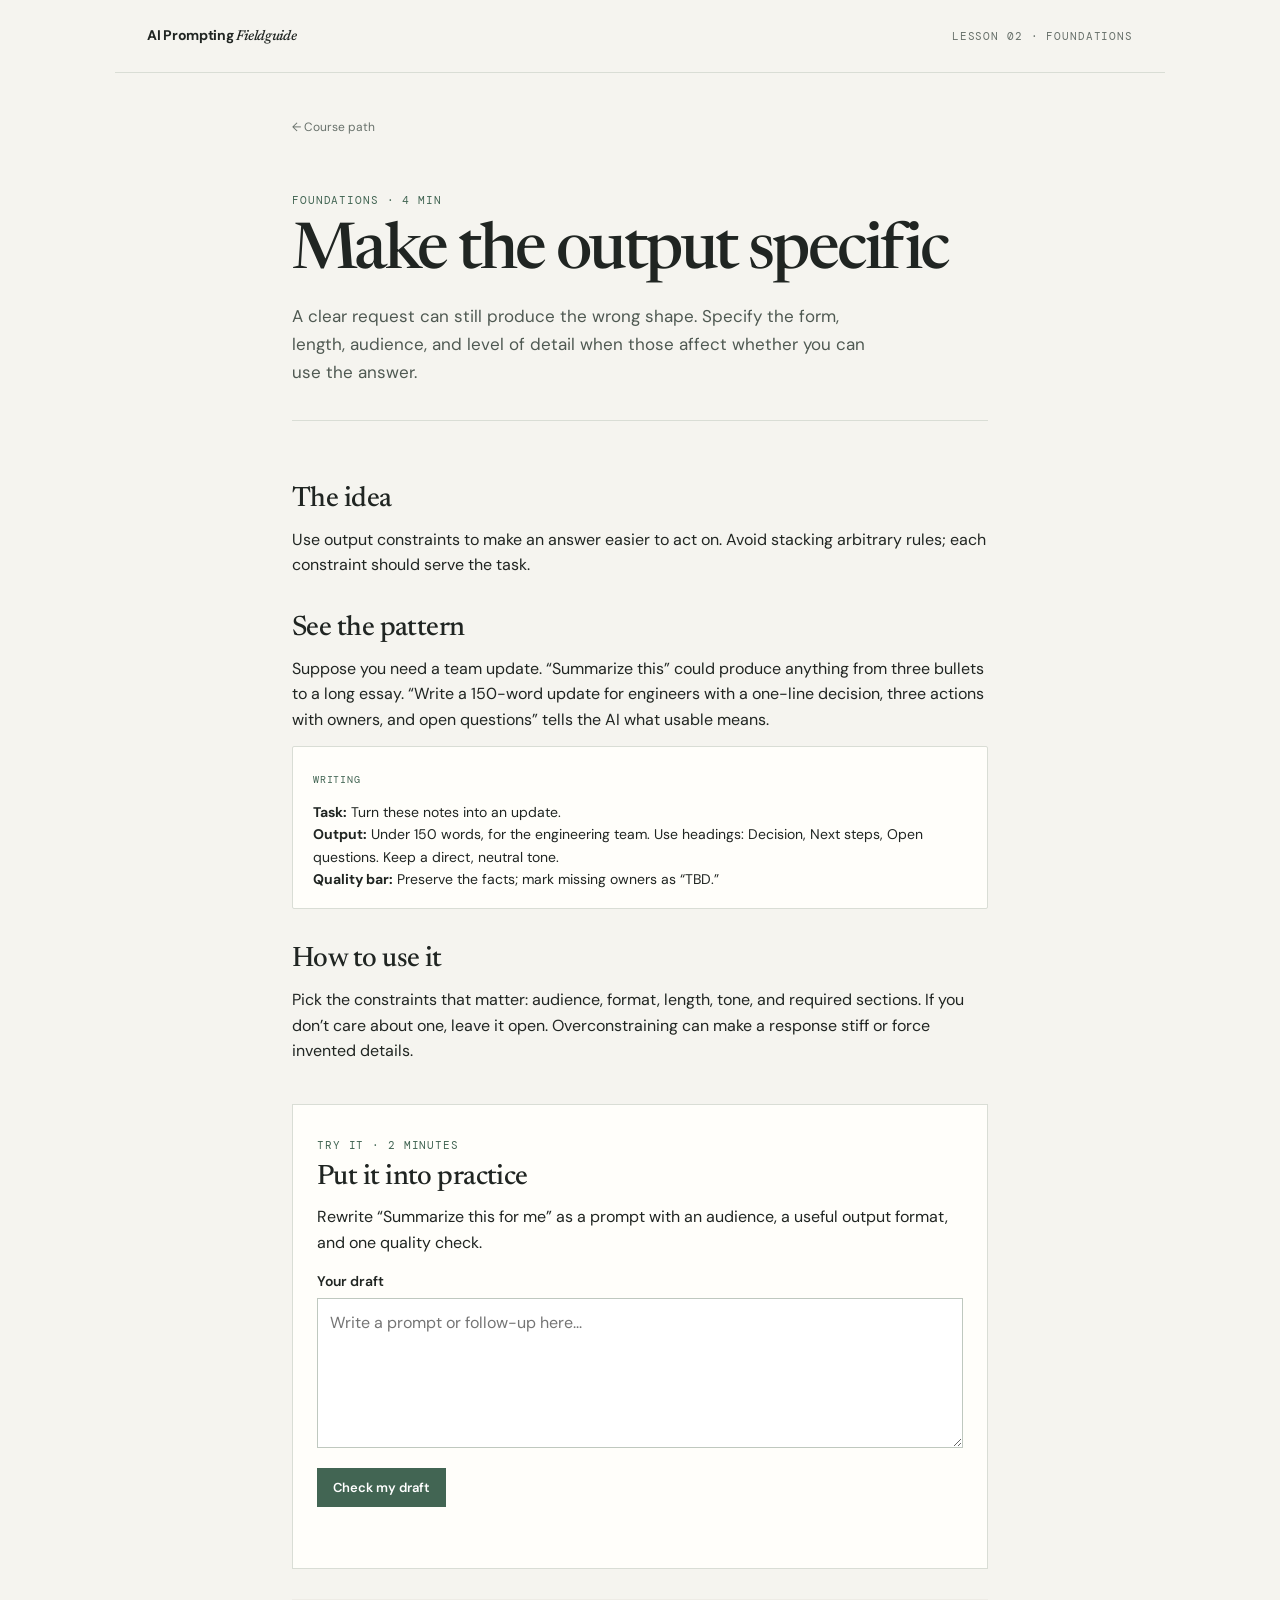
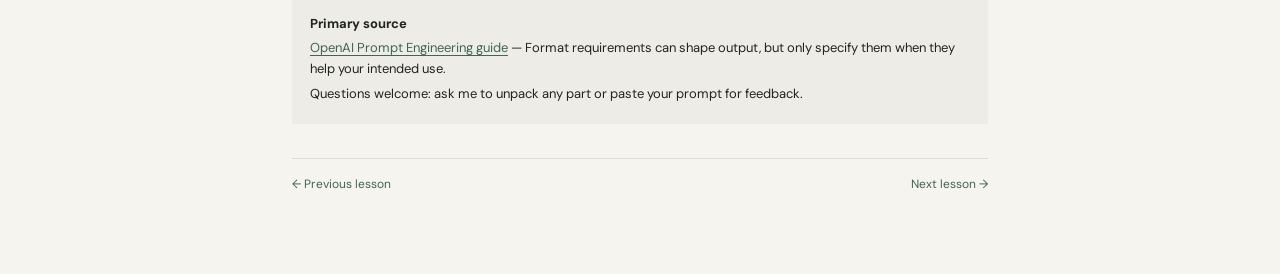
==== lessons/0002-make-the-output-specific.html @ 5e35073b "Add progressive AI prompting lessons" ====
<!doctype html><html lang="en"><head><meta charset="utf-8"><meta name="viewport" content="width=device-width,initial-scale=1"><meta name="description" content="A clear request can still produce the wrong shape. Specify the form, length, audience, and level of detail when those affect whether you can use the answer."><title>Make the output specific | AI Prompting Fieldguide</title><link rel="stylesheet" href="../assets/site.css"><script defer src="../assets/lesson.js"></script></head><body><header class="site-header"><a class="brand" href="../">AI Prompting <span>Fieldguide</span></a><span class="eyebrow">Lesson 02 · Foundations</span></header><main class="lesson-shell"><a class="back-link" href="../">← Course path</a><header class="lesson-header"><p class="kicker">FOUNDATIONS · 4 MIN</p><h1>Make the output specific</h1><p class="lede">A clear request can still produce the wrong shape. Specify the form, length, audience, and level of detail when those affect whether you can use the answer.</p></header><article class="lesson-body"><h2>The idea</h2><p>Use output constraints to make an answer easier to act on. Avoid stacking arbitrary rules; each constraint should serve the task.</p><h2>See the pattern</h2><p>Suppose you need a team update. “Summarize this” could produce anything from three bullets to a long essay. “Write a 150-word update for engineers with a one-line decision, three actions with owners, and open questions” tells the AI what usable means.</p><div class="example"><span class="label">Writing</span><p><strong>Task:</strong> Turn these notes into an update.<br><strong>Output:</strong> Under 150 words, for the engineering team. Use headings: Decision, Next steps, Open questions. Keep a direct, neutral tone.<br><strong>Quality bar:</strong> Preserve the facts; mark missing owners as “TBD.”</p></div><h2>How to use it</h2><p>Pick the constraints that matter: audience, format, length, tone, and required sections. If you don’t care about one, leave it open. Overconstraining can make a response stiff or force invented details.</p><section class="practice"><p class="kicker">TRY IT · 2 MINUTES</p><h2>Put it into practice</h2><p>Rewrite “Summarize this for me” as a prompt with an audience, a useful output format, and one quality check.</p><form data-practice data-checks="output,quality"><label for="practice">Your draft</label><textarea id="practice" placeholder="Write a prompt or follow-up here..."></textarea><button type="submit">Check my draft</button><p class="feedback" data-feedback aria-live="polite"></p></form></section><div class="source-box"><strong>Primary source</strong><p><a href="https://developers.openai.com/api/docs/guides/prompt-engineering">OpenAI Prompt Engineering guide</a> — Format requirements can shape output, but only specify them when they help your intended use.</p><p>Questions welcome: ask me to unpack any part or paste your prompt for feedback.</p></div><nav class="lesson-nav"><a href="0001-writing-better-prompts.html">← Previous lesson</a><a href="0003-give-the-right-context.html">Next lesson →</a></nav></article></main></body></html>
---- assets/site.css ----
@import url('https://fonts.googleapis.com/css2?family=DM+Mono:wght@400;500&family=DM+Sans:wght@400;500;600;700&family=Newsreader:opsz,wght@6..72,400;6..72,500;6..72,600&display=swap');
:root{--paper:#f5f4ef;--ink:#202522;--muted:#68716b;--line:#d9ddd5;--green:#426553;--pale:#e6ece5;--warm:#ded6c7;--white:#fffefa;--serif:'Newsreader',Georgia,serif;--sans:'DM Sans',Arial,sans-serif;--mono:'DM Mono',monospace}*{box-sizing:border-box}html{scroll-behavior:smooth}body{margin:0;background:var(--paper);color:var(--ink);font-family:var(--sans);font-size:16px;line-height:1.6}a{color:var(--green);text-underline-offset:3px}.site-header{max-width:1050px;margin:auto;padding:24px 32px;display:flex;justify-content:space-between;align-items:center;border-bottom:1px solid var(--line)}.brand{text-decoration:none;font-size:14px;font-weight:700;letter-spacing:-.02em;color:var(--ink)}.brand span{font-family:var(--serif);font-weight:500;font-style:italic}.eyebrow,.kicker,.small-label,.lesson-tag,.meta,.step-label{font:11px var(--mono);letter-spacing:.08em;text-transform:uppercase;color:var(--muted)}.home{max-width:880px;margin:auto;padding:60px 32px 40px}.hero{max-width:650px}.kicker{color:var(--green);margin:0 0 14px}.hero h1{font:500 clamp(52px,8vw,82px)/.98 var(--serif);letter-spacing:-.05em;margin:0 0 22px}.hero h1 em{color:var(--green);font-weight:400}.lede{max-width:580px;font-size:18px;color:#4f5952;line-height:1.65}.mission-note{display:flex;gap:14px;align-items:flex-start;max-width:550px;margin:34px 0 0;padding:15px 18px;border-left:2px solid var(--green);background:var(--pale)}.mission-note p{margin:0;font-size:14px;line-height:1.55}.mission-note strong{font-size:12px}.dot{width:8px;height:8px;background:var(--green);border-radius:50%;margin-top:7px;flex:none}.lesson-list{margin-top:72px}.section-heading{display:flex;justify-content:space-between;align-items:end;margin-bottom:16px}.section-heading h2{font:500 34px/1.1 var(--serif);margin:0;letter-spacing:-.02em}.small-label{padding-bottom:5px}.lesson-card{display:grid;grid-template-columns:48px 1fr 24px;gap:18px;align-items:center;background:var(--white);border:1px solid var(--line);padding:23px 24px;color:inherit;text-decoration:none;transition:transform .18s,border-color .18s}.lesson-card:hover{transform:translateY(-2px);border-color:var(--green)}.lesson-number{font:20px var(--serif);color:var(--green)}.lesson-copy{display:grid;gap:4px}.lesson-tag{font-size:9px;color:var(--green)}.lesson-copy strong{font:500 23px/1.25 var(--serif)}.lesson-copy>span:last-child{font-size:13px;color:var(--muted)}.arrow{color:var(--green);font-size:20px}.home-footer{border-top:1px solid var(--line);margin-top:44px;padding-top:18px;display:flex;justify-content:space-between;font-size:12px;color:var(--muted)}.home-footer a{font-weight:600;text-decoration:none}.lesson-shell{max-width:760px;margin:auto;padding:40px 32px 80px}.back-link{font-size:12px;text-decoration:none;color:var(--muted)}.lesson-header{padding:54px 0 34px;border-bottom:1px solid var(--line)}.lesson-header h1{font:500 clamp(44px,7vw,64px)/1 var(--serif);letter-spacing:-.04em;margin:12px 0 16px}.lesson-header .lede{font-size:17px;margin-bottom:0}.lesson-body{padding-top:28px}.lesson-body h2{font:500 28px/1.2 var(--serif);letter-spacing:-.02em;margin:34px 0 10px}.lesson-body h3{font-size:16px;margin:23px 0 6px}.lesson-body p{margin:9px 0}.prompt-template{background:#e9ede7;border:1px solid #d7e0d5;padding:18px 21px;margin:18px 0;font-size:14px}.prompt-template p{margin:8px 0}.prompt-template strong{color:#355542}.example{padding:18px 20px;background:var(--white);border:1px solid var(--line);border-radius:2px;margin:14px 0 22px}.example .label{font:10px var(--mono);letter-spacing:.08em;text-transform:uppercase;color:var(--green)}.example p{font-size:14px;margin:10px 0 0}.callout{border-left:2px solid #a08e6d;padding:3px 0 3px 15px;color:#4e554e;font-size:14px}.practice{margin-top:40px;padding:24px;background:var(--white);border:1px solid var(--line)}.practice h2{margin-top:0}.practice label{display:block;font-weight:600;font-size:14px;margin:14px 0 6px}.practice textarea{width:100%;min-height:150px;padding:12px;border:1px solid #bfc8bf;background:#fff;color:var(--ink);font:16px/1.55 var(--sans);resize:vertical}.practice button{margin-top:12px;border:0;background:var(--green);color:white;padding:11px 16px;font:600 13px var(--sans);cursor:pointer}.practice button:hover{background:#314d3e}.feedback{min-height:28px;font-size:13px;color:var(--green);margin-bottom:0!important}.source-box{font-size:13px;background:#eeece6;padding:15px 18px;margin-top:30px}.source-box p{margin:4px 0}.lesson-nav{display:flex;justify-content:space-between;border-top:1px solid var(--line);padding-top:16px;margin-top:34px;font-size:12px}.lesson-nav a{text-decoration:none}.glossary{border-top:1px solid var(--line);padding-top:8px;margin-top:32px;font-size:13px}.glossary dt{font-weight:700;margin-top:10px}.glossary dd{margin:1px 0;color:var(--muted)}@media(max-width:600px){.site-header{padding:18px 20px}.eyebrow{font-size:9px}.home{padding:44px 20px 30px}.hero h1{font-size:57px}.lede{font-size:16px}.lesson-list{margin-top:52px}.lesson-card{grid-template-columns:30px 1fr 18px;gap:10px;padding:18px 14px}.lesson-copy strong{font-size:20px}.lesson-copy>span:last-child{font-size:12px}.home-footer{gap:16px;align-items:start}.lesson-shell{padding:28px 20px 60px}.lesson-header{padding:40px 0 27px}.lesson-header h1{font-size:47px}}
@media print{body{background:#fff}.site-header,.back-link,.practice,.lesson-nav{display:none!important}.lesson-shell{max-width:none;padding:0}.lesson-header{padding-top:0}.lesson-body{font-size:11pt}.source-box,.prompt-template,.example{break-inside:avoid}}

.path-group{margin-top:24px}.path-label{font:10px var(--mono);letter-spacing:.08em;text-transform:uppercase;color:var(--muted);margin:0 0 8px}.path-label span{color:var(--green);margin-left:8px}.path-group .lesson-card+.lesson-card{border-top:0}

@media(max-width:600px){.practice button{min-height:44px;padding:12px 16px}.practice textarea{font-size:16px}.lesson-nav{gap:16px}.lesson-nav a{padding:8px 0}}
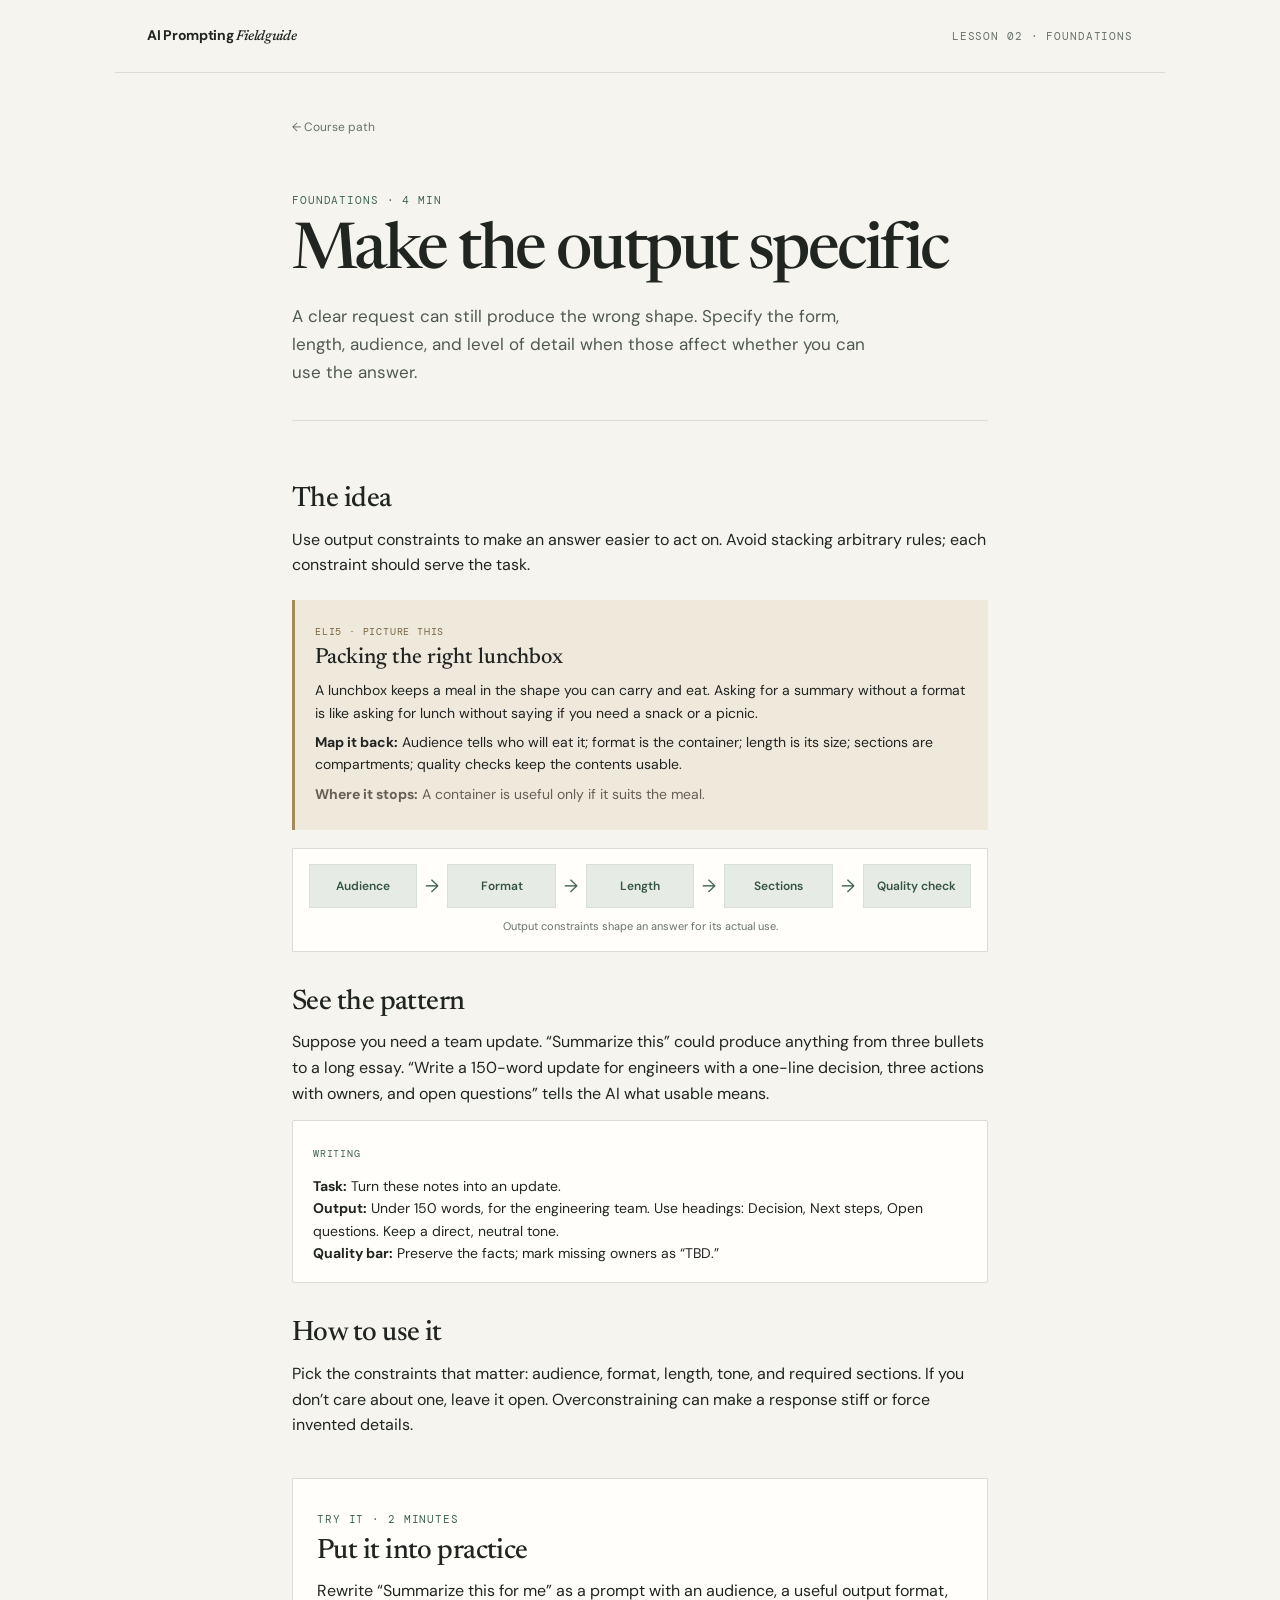
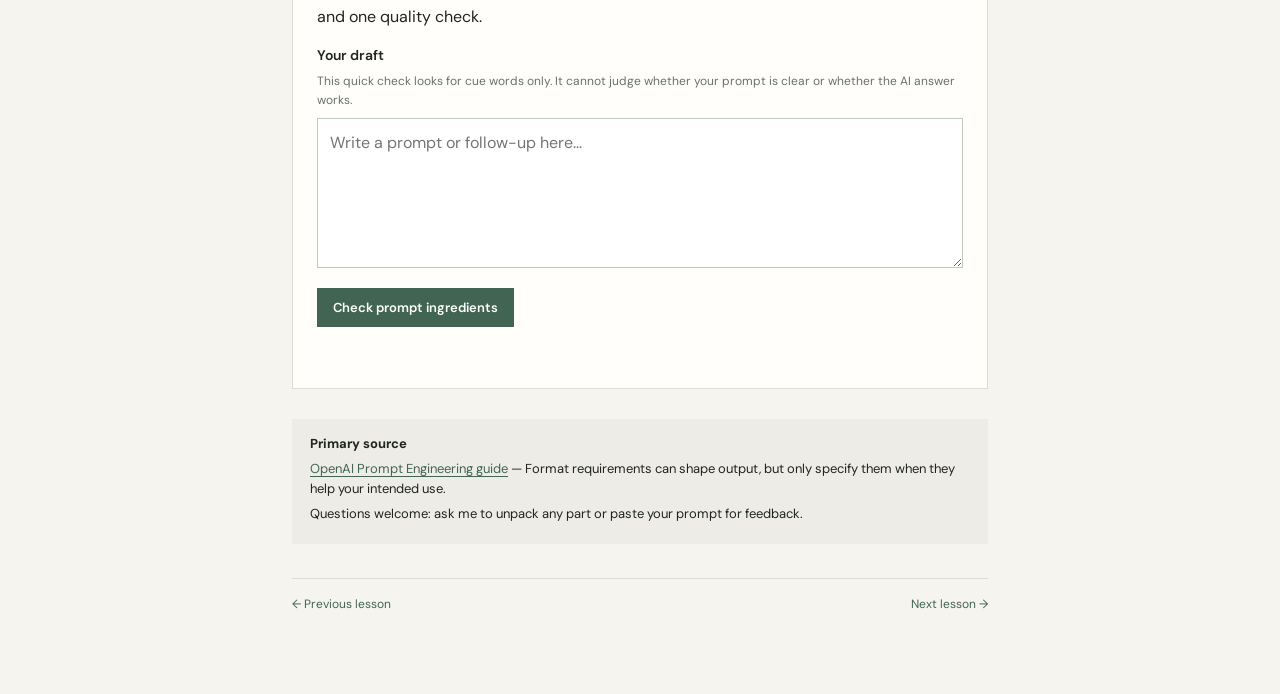
==== commit a4d6031c: "Add visual analogies to prompting lessons" ====
--- a/lessons/0002-make-the-output-specific.html
+++ b/lessons/0002-make-the-output-specific.html
@@ -1 +1 @@
-<!doctype html><html lang="en"><head><meta charset="utf-8"><meta name="viewport" content="width=device-width,initial-scale=1"><meta name="description" content="A clear request can still produce the wrong shape. Specify the form, length, audience, and level of detail when those affect whether you can use the answer."><title>Make the output specific | AI Prompting Fieldguide</title><link rel="stylesheet" href="../assets/site.css"><script defer src="../assets/lesson.js"></script></head><body><header class="site-header"><a class="brand" href="../">AI Prompting <span>Fieldguide</span></a><span class="eyebrow">Lesson 02 · Foundations</span></header><main class="lesson-shell"><a class="back-link" href="../">← Course path</a><header class="lesson-header"><p class="kicker">FOUNDATIONS · 4 MIN</p><h1>Make the output specific</h1><p class="lede">A clear request can still produce the wrong shape. Specify the form, length, audience, and level of detail when those affect whether you can use the answer.</p></header><article class="lesson-body"><h2>The idea</h2><p>Use output constraints to make an answer easier to act on. Avoid stacking arbitrary rules; each constraint should serve the task.</p><h2>See the pattern</h2><p>Suppose you need a team update. “Summarize this” could produce anything from three bullets to a long essay. “Write a 150-word update for engineers with a one-line decision, three actions with owners, and open questions” tells the AI what usable means.</p><div class="example"><span class="label">Writing</span><p><strong>Task:</strong> Turn these notes into an update.<br><strong>Output:</strong> Under 150 words, for the engineering team. Use headings: Decision, Next steps, Open questions. Keep a direct, neutral tone.<br><strong>Quality bar:</strong> Preserve the facts; mark missing owners as “TBD.”</p></div><h2>How to use it</h2><p>Pick the constraints that matter: audience, format, length, tone, and required sections. If you don’t care about one, leave it open. Overconstraining can make a response stiff or force invented details.</p><section class="practice"><p class="kicker">TRY IT · 2 MINUTES</p><h2>Put it into practice</h2><p>Rewrite “Summarize this for me” as a prompt with an audience, a useful output format, and one quality check.</p><form data-practice data-checks="output,quality"><label for="practice">Your draft</label><textarea id="practice" placeholder="Write a prompt or follow-up here..."></textarea><button type="submit">Check my draft</button><p class="feedback" data-feedback aria-live="polite"></p></form></section><div class="source-box"><strong>Primary source</strong><p><a href="https://developers.openai.com/api/docs/guides/prompt-engineering">OpenAI Prompt Engineering guide</a> — Format requirements can shape output, but only specify them when they help your intended use.</p><p>Questions welcome: ask me to unpack any part or paste your prompt for feedback.</p></div><nav class="lesson-nav"><a href="0001-writing-better-prompts.html">← Previous lesson</a><a href="0003-give-the-right-context.html">Next lesson →</a></nav></article></main></body></html>+<!doctype html><html lang="en"><head><meta charset="utf-8"><meta name="viewport" content="width=device-width,initial-scale=1"><meta name="description" content="A clear request can still produce the wrong shape. Specify the form, length, audience, and level of detail when those affect whether you can use the answer."><title>Make the output specific | AI Prompting Fieldguide</title><link rel="stylesheet" href="../assets/site.css"><script defer src="../assets/lesson.js"></script></head><body><header class="site-header"><a class="brand" href="../">AI Prompting <span>Fieldguide</span></a><span class="eyebrow">Lesson 02 · Foundations</span></header><main class="lesson-shell"><a class="back-link" href="../">← Course path</a><header class="lesson-header"><p class="kicker">FOUNDATIONS · 4 MIN</p><h1>Make the output specific</h1><p class="lede">A clear request can still produce the wrong shape. Specify the form, length, audience, and level of detail when those affect whether you can use the answer.</p></header><article class="lesson-body"><h2>The idea</h2><p>Use output constraints to make an answer easier to act on. Avoid stacking arbitrary rules; each constraint should serve the task.</p><aside class="analogy"><p class="analogy-label">ELI5 · PICTURE THIS</p><h3>Packing the right lunchbox</h3><p>A lunchbox keeps a meal in the shape you can carry and eat. Asking for a summary without a format is like asking for lunch without saying if you need a snack or a picnic.</p><p><strong>Map it back:</strong> Audience tells who will eat it; format is the container; length is its size; sections are compartments; quality checks keep the contents usable.</p><p class="analogy-limit"><strong>Where it stops:</strong> A container is useful only if it suits the meal.</p></aside><figure class="lesson-visual" aria-label="Visual summary: Output constraints shape an answer for its actual use."><div class="visual-flow"><span class="visual-step">Audience</span><span class="visual-arrow" aria-hidden="true">→</span><span class="visual-step">Format</span><span class="visual-arrow" aria-hidden="true">→</span><span class="visual-step">Length</span><span class="visual-arrow" aria-hidden="true">→</span><span class="visual-step">Sections</span><span class="visual-arrow" aria-hidden="true">→</span><span class="visual-step">Quality check</span></div><figcaption>Output constraints shape an answer for its actual use.</figcaption></figure><h2>See the pattern</h2><p>Suppose you need a team update. “Summarize this” could produce anything from three bullets to a long essay. “Write a 150-word update for engineers with a one-line decision, three actions with owners, and open questions” tells the AI what usable means.</p><div class="example"><span class="label">Writing</span><p><strong>Task:</strong> Turn these notes into an update.<br><strong>Output:</strong> Under 150 words, for the engineering team. Use headings: Decision, Next steps, Open questions. Keep a direct, neutral tone.<br><strong>Quality bar:</strong> Preserve the facts; mark missing owners as “TBD.”</p></div><h2>How to use it</h2><p>Pick the constraints that matter: audience, format, length, tone, and required sections. If you don’t care about one, leave it open. Overconstraining can make a response stiff or force invented details.</p><section class="practice"><p class="kicker">TRY IT · 2 MINUTES</p><h2>Put it into practice</h2><p>Rewrite “Summarize this for me” as a prompt with an audience, a useful output format, and one quality check.</p><form data-practice data-checks="output,quality"><label for="practice">Your draft</label><p class="cue-note">This quick check looks for cue words only. It cannot judge whether your prompt is clear or whether the AI answer works.</p><textarea id="practice" placeholder="Write a prompt or follow-up here..."></textarea><button type="submit">Check prompt ingredients</button><p class="feedback" data-feedback aria-live="polite"></p></form></section><div class="source-box"><strong>Primary source</strong><p><a href="https://developers.openai.com/api/docs/guides/prompt-engineering">OpenAI Prompt Engineering guide</a> — Format requirements can shape output, but only specify them when they help your intended use.</p><p>Questions welcome: ask me to unpack any part or paste your prompt for feedback.</p></div><nav class="lesson-nav"><a href="0001-writing-better-prompts.html">← Previous lesson</a><a href="0003-give-the-right-context.html">Next lesson →</a></nav></article></main></body></html>
--- a/assets/site.css
+++ b/assets/site.css
@@ -5,3 +5,6 @@
 .path-group{margin-top:24px}.path-label{font:10px var(--mono);letter-spacing:.08em;text-transform:uppercase;color:var(--muted);margin:0 0 8px}.path-label span{color:var(--green);margin-left:8px}.path-group .lesson-card+.lesson-card{border-top:0}
 
 @media(max-width:600px){.practice button{min-height:44px;padding:12px 16px}.practice textarea{font-size:16px}.lesson-nav{gap:16px}.lesson-nav a{padding:8px 0}}
+
+.analogy{margin:22px 0 18px;padding:18px 20px;background:#efe9dc;border-left:3px solid #a58a5e}.analogy-label{font:10px var(--mono)!important;letter-spacing:.08em;color:#796340!important;margin:0 0 6px!important}.analogy h3{font:500 22px/1.2 var(--serif);margin:0 0 8px}.analogy p{font-size:14px;margin:7px 0!important}.analogy-limit{color:#656055}.lesson-visual{margin:16px 0 28px;padding:15px 16px;background:var(--white);border:1px solid var(--line)}.visual-flow{display:flex;align-items:stretch;justify-content:center;gap:8px;flex-wrap:wrap}.visual-step{display:flex;align-items:center;justify-content:center;min-height:44px;padding:8px 12px;background:var(--pale);border:1px solid #d7e0d5;color:#355542;font-size:12px;font-weight:600;text-align:center;flex:1 1 90px}.visual-arrow{align-self:center;color:var(--green);font-size:18px}.lesson-visual figcaption{margin-top:10px;color:var(--muted);font-size:11px;text-align:center}.cue-note{font-size:12px;color:var(--muted);margin:0 0 8px!important}.evidence-note{padding:14px 16px;background:#edf0e9;border:1px solid var(--line);font-size:13px}
+@media(max-width:600px){.analogy{padding:15px 16px}.visual-flow{gap:6px}.visual-step{flex:1 1 38%;min-height:44px}.visual-arrow{font-size:14px}.lesson-visual{padding:12px}}
